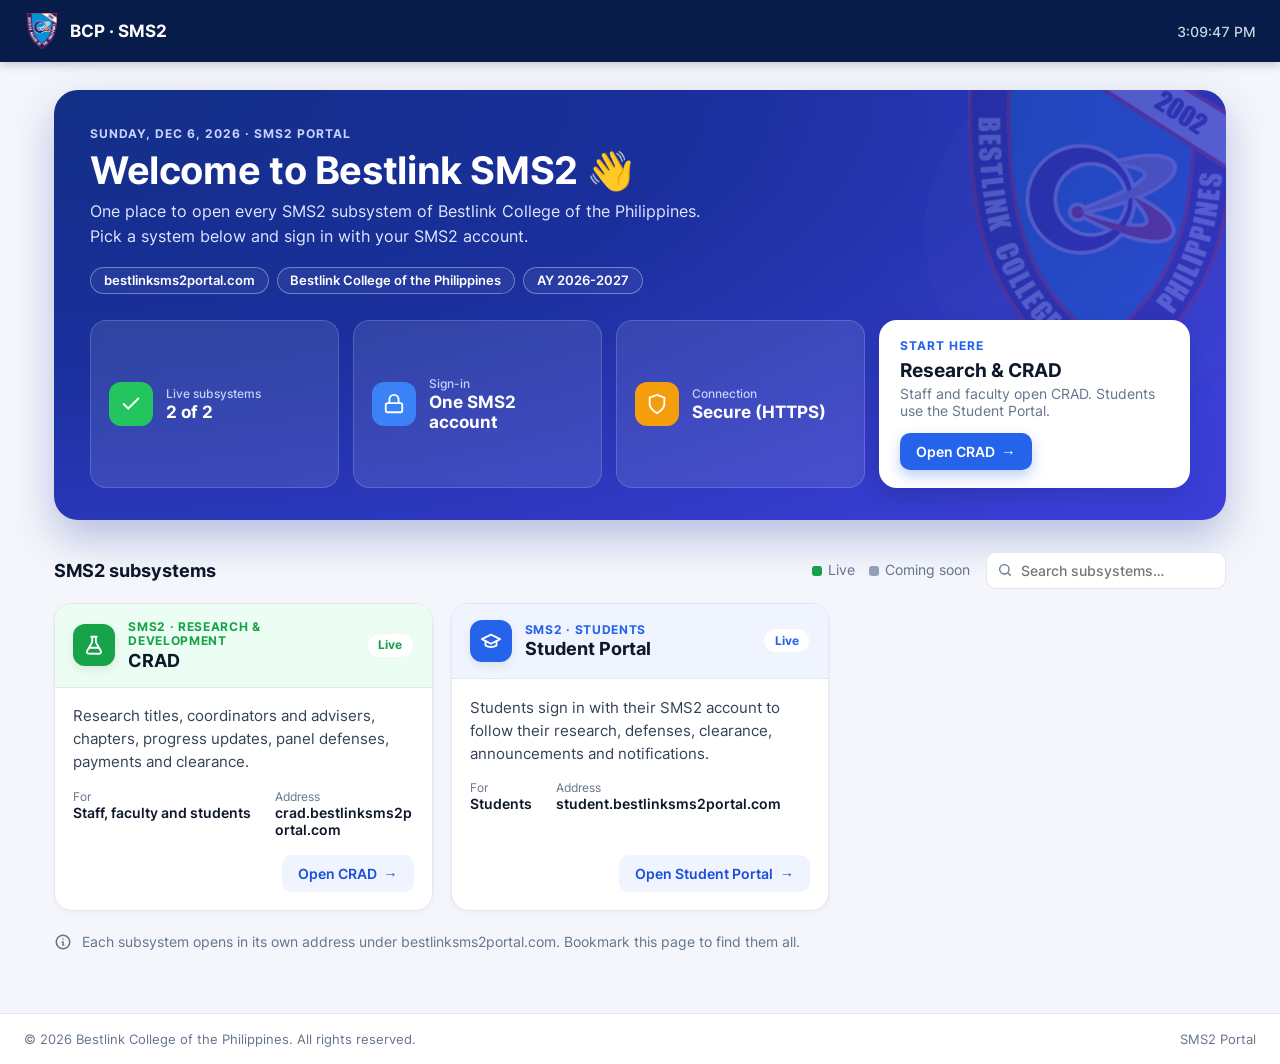
==== index.html @ 3b428b95 "Add bestlinksms2portal.com landing page (SMS2 subsystem hub) Static page on nginx for the main domai" ====
<!DOCTYPE html>
<html lang="en">
<head>
<meta charset="utf-8">
<meta name="viewport" content="width=device-width, initial-scale=1">
<title>Bestlink SMS2 Portal</title>
<meta name="description" content="Bestlink College of the Philippines SMS2: one place to open CRAD, the Student Portal and the other subsystems.">
<link rel="icon" href="assets/bcp-crest.png">
<style>
@font-face{font-family:'Inter';font-weight:400;font-display:swap;src:url('assets/fonts/Inter-Regular.woff2') format('woff2')}
@font-face{font-family:'Inter';font-weight:500;font-display:swap;src:url('assets/fonts/Inter-Medium.woff2') format('woff2')}
@font-face{font-family:'Inter';font-weight:600;font-display:swap;src:url('assets/fonts/Inter-SemiBold.woff2') format('woff2')}
@font-face{font-family:'Inter';font-weight:700;font-display:swap;src:url('assets/fonts/Inter-Bold.woff2') format('woff2')}
:root{
  --navy:#0b2a6b;--navy-deep:#071c48;--blue:#1a6fc4;--indigo:#3b3fd8;
  --ink:#0f172a;--text:#1e293b;--muted:#64748b;--line:#e2e8f0;--bg:#f4f6fb;
  --green:#16a34a;--green-soft:#ecfdf3;--blue-c:#2563eb;--blue-soft:#eff4ff;
  --purple:#9333ea;--purple-soft:#f6efff;--amber:#f59e0b;--amber-soft:#fff8eb;
  --teal:#0d9488;--teal-soft:#ecfdfa;--rose:#e11d48;--rose-soft:#fff1f3;
}
*{box-sizing:border-box}
html,body{margin:0}
body{font-family:'Inter','Segoe UI',system-ui,sans-serif;background:var(--bg);color:var(--text);min-height:100vh;display:flex;flex-direction:column;-webkit-font-smoothing:antialiased}

/* Top bar */
.topbar{position:sticky;top:0;z-index:10;height:62px;display:flex;align-items:center;justify-content:space-between;padding:0 1.5rem;background:var(--navy-deep);color:#fff;box-shadow:0 2px 10px rgba(7,28,72,.25)}
.brand{display:flex;align-items:center;gap:.65rem;font-weight:700;font-size:1.05rem;color:#fff;text-decoration:none}
.brand img{width:36px;height:36px;object-fit:contain}
.clock{font-variant-numeric:tabular-nums;font-size:.9rem;color:#cbd5e1;font-weight:500}

main{width:100%;max-width:1220px;margin:0 auto;padding:1.75rem 1.5rem 3rem;flex:1}

/* Hero */
.hero{position:relative;overflow:hidden;border-radius:24px;padding:2.25rem 2.25rem 2rem;color:#fff;
  background:radial-gradient(120% 140% at 0% 0%,#132f86 0%,#1a2f9c 45%,#3b3fd8 100%);box-shadow:0 18px 40px rgba(26,47,156,.28)}
.hero::after{content:"";position:absolute;right:-90px;top:-70px;width:430px;height:430px;border-radius:50%;
  background:url('assets/bcp-crest.png') center/62% no-repeat, radial-gradient(circle,rgba(255,255,255,.10) 0 58%,rgba(255,255,255,.04) 58% 70%,transparent 70%);opacity:.18;pointer-events:none}
.eyebrow{font-size:.78rem;font-weight:700;letter-spacing:.08em;text-transform:uppercase;color:#c7d2fe}
.hero h1{margin:.45rem 0 .35rem;font-size:clamp(1.7rem,3.6vw,2.35rem);font-weight:700;letter-spacing:-.01em}
.hero .lead{margin:0;max-width:640px;color:#e0e7ff;font-size:1.02rem;line-height:1.55}
.chips{display:flex;flex-wrap:wrap;gap:.5rem;margin:1.1rem 0 1.6rem}
.chip{border:1px solid rgba(255,255,255,.35);border-radius:999px;padding:.32rem .8rem;font-size:.8rem;font-weight:600;background:rgba(255,255,255,.06)}
.hero-grid{position:relative;z-index:1;display:grid;grid-template-columns:repeat(3,minmax(0,1fr)) 1.25fr;gap:.9rem}
.tile{display:flex;align-items:center;gap:.85rem;padding:1rem 1.1rem;border-radius:16px;background:rgba(255,255,255,.10);border:1px solid rgba(255,255,255,.16);backdrop-filter:blur(4px)}
.tile .ic{flex:0 0 44px;height:44px;border-radius:12px;display:flex;align-items:center;justify-content:center;color:#fff}
.tile small{display:block;font-size:.78rem;color:#c7d2fe;font-weight:500}
.tile b{display:block;font-size:1.05rem;font-weight:700;margin-top:.1rem}
.next{background:#fff;color:var(--ink);border-radius:18px;padding:1.15rem 1.3rem;display:flex;flex-direction:column;justify-content:center;box-shadow:0 10px 24px rgba(7,28,72,.18)}
.next .eyebrow{color:var(--blue-c)}
.next h2{margin:.3rem 0 .2rem;font-size:1.2rem}
.next p{margin:0 0 .85rem;color:var(--muted);font-size:.9rem}
.btn{display:inline-flex;align-items:center;gap:.4rem;align-self:flex-start;border:0;border-radius:10px;padding:.62rem 1rem;font:600 .9rem 'Inter',sans-serif;text-decoration:none;cursor:pointer;transition:transform .12s,box-shadow .12s,background .12s}
.btn-primary{background:var(--blue-c);color:#fff;box-shadow:0 6px 14px rgba(37,99,235,.3)}
.btn-primary:hover{background:#1d4ed8;transform:translateY(-1px)}
.btn-soft{background:var(--blue-soft);color:#1d4ed8}
.btn-soft:hover{background:#dfe8ff}

/* Section header */
.sec{display:flex;flex-wrap:wrap;align-items:center;justify-content:space-between;gap:.75rem;margin:2rem 0 .9rem}
.sec h3{margin:0;font-size:1.15rem;color:var(--ink)}
.tools{display:flex;flex-wrap:wrap;align-items:center;gap:1rem}
.legend{display:flex;gap:.9rem;font-size:.85rem;color:var(--muted)}
.legend span::before{content:"";display:inline-block;width:10px;height:10px;border-radius:3px;margin-right:.35rem;vertical-align:-1px;background:var(--c)}
.search{position:relative}
.search input{width:240px;max-width:60vw;border:1px solid var(--line);border-radius:10px;padding:.55rem .8rem .55rem 2.1rem;font:500 .88rem 'Inter',sans-serif;background:#fff;color:var(--ink);outline:none}
.search input:focus{border-color:var(--blue-c);box-shadow:0 0 0 3px rgba(37,99,235,.15)}
.search svg{position:absolute;left:.7rem;top:50%;transform:translateY(-50%);color:var(--muted)}

/* Cards */
.grid{display:grid;gap:1.1rem;grid-template-columns:repeat(auto-fill,minmax(330px,1fr))}
.card{display:flex;flex-direction:column;background:#fff;border:1px solid var(--line);border-radius:18px;overflow:hidden;box-shadow:0 2px 6px rgba(15,23,42,.04);transition:transform .15s,box-shadow .15s,border-color .15s}
.card.live:hover{transform:translateY(-3px);box-shadow:0 14px 30px rgba(11,42,107,.12);border-color:#c7d2fe}
.card-head{display:flex;align-items:center;gap:.8rem;padding:1rem 1.15rem;background:var(--soft);border-bottom:1px solid var(--line)}
.card-head .ic{flex:0 0 42px;height:42px;border-radius:12px;background:var(--c);color:#fff;display:flex;align-items:center;justify-content:center;box-shadow:0 4px 10px rgba(0,0,0,.08)}
.card-head .t{flex:1;min-width:0}
.card-head .k{font-size:.72rem;font-weight:700;letter-spacing:.06em;text-transform:uppercase;color:var(--c)}
.card-head h4{margin:.1rem 0 0;font-size:1.12rem;color:var(--ink)}
.pill{flex:0 0 auto;font-size:.74rem;font-weight:700;padding:.28rem .65rem;border-radius:999px;background:#fff;color:var(--c);border:1px solid rgba(0,0,0,.04)}
.card-body{padding:1.1rem 1.15rem .5rem;flex:1}
.card-body p{margin:0 0 .9rem;line-height:1.55;color:#334155;font-size:.93rem}
.meta{display:grid;grid-template-columns:auto 1fr;gap:.6rem 1.5rem}
.meta small{display:block;font-size:.76rem;color:var(--muted)}
.meta b{display:block;font-size:.88rem;font-weight:600;color:var(--ink);overflow-wrap:anywhere}
.card-foot{display:flex;align-items:center;justify-content:space-between;padding:.6rem 1.15rem 1.1rem}
.card-foot .dom{font-size:.8rem;color:var(--muted)}
.card.soon{opacity:.75}
.card.soon .card-head .ic{background:#94a3b8}
.card.soon .k,.card.soon .pill{color:#64748b}
.empty{display:none;padding:2rem;text-align:center;color:var(--muted);background:#fff;border:1px dashed var(--line);border-radius:18px}

.note{margin-top:1.4rem;display:flex;gap:.6rem;align-items:flex-start;color:var(--muted);font-size:.88rem}

footer{display:flex;flex-wrap:wrap;justify-content:space-between;gap:.5rem;padding:1.1rem 1.5rem;font-size:.8rem;color:var(--muted);border-top:1px solid var(--line);background:#fff}

@media (max-width:980px){.hero-grid{grid-template-columns:1fr 1fr}.next{grid-column:1/-1}}
@media (max-width:560px){
  .hero{padding:1.6rem 1.25rem;border-radius:20px}.hero-grid{grid-template-columns:1fr}
  main{padding:1.1rem .9rem 2rem}.hero::after{opacity:.07;width:320px;height:320px;right:-110px;top:-60px}.grid{grid-template-columns:1fr}.clock{display:none}
  .search input{width:100%;max-width:none}.search,.tools{width:100%}
}
@media (prefers-reduced-motion:reduce){*{transition:none!important}}
</style>
</head>
<body>
<header class="topbar">
  <a class="brand" href="/"><img src="assets/bcp-crest.png" alt="">BCP · SMS2</a>
  <span class="clock" id="clock"></span>
</header>

<main>
  <section class="hero">
    <div class="eyebrow" id="today">SMS2 PORTAL</div>
    <h1>Welcome to Bestlink SMS2 👋</h1>
    <p class="lead">One place to open every SMS2 subsystem of Bestlink College of the Philippines. Pick a system below and sign in with your SMS2 account.</p>
    <div class="chips">
      <span class="chip">bestlinksms2portal.com</span>
      <span class="chip">Bestlink College of the Philippines</span>
      <span class="chip" id="ay">AY 2026-2027</span>
    </div>
    <div class="hero-grid">
      <div class="tile"><span class="ic" style="background:#22c55e"><svg width="22" height="22" viewBox="0 0 24 24" fill="none" stroke="currentColor" stroke-width="2.2" stroke-linecap="round" stroke-linejoin="round"><path d="M20 6 9 17l-5-5"/></svg></span><div><small>Live subsystems</small><b id="liveCount">0</b></div></div>
      <div class="tile"><span class="ic" style="background:#3b82f6"><svg width="22" height="22" viewBox="0 0 24 24" fill="none" stroke="currentColor" stroke-width="2" stroke-linecap="round" stroke-linejoin="round"><rect x="3" y="11" width="18" height="10" rx="2"/><path d="M7 11V7a5 5 0 0 1 10 0v4"/></svg></span><div><small>Sign-in</small><b>One SMS2 account</b></div></div>
      <div class="tile"><span class="ic" style="background:#f59e0b"><svg width="22" height="22" viewBox="0 0 24 24" fill="none" stroke="currentColor" stroke-width="2" stroke-linecap="round" stroke-linejoin="round"><path d="M12 22s8-4 8-10V5l-8-3-8 3v7c0 6 8 10 8 10z"/></svg></span><div><small>Connection</small><b>Secure (HTTPS)</b></div></div>
      <div class="next">
        <span class="eyebrow">Start here</span>
        <h2>Research & CRAD</h2>
        <p>Staff and faculty open CRAD. Students use the Student Portal.</p>
        <a class="btn btn-primary" href="https://crad.bestlinksms2portal.com">Open CRAD <span aria-hidden="true">→</span></a>
      </div>
    </div>
  </section>

  <div class="sec">
    <h3>SMS2 subsystems</h3>
    <div class="tools">
      <div class="legend"><span style="--c:var(--green)">Live</span><span style="--c:#94a3b8">Coming soon</span></div>
      <label class="search"><svg width="16" height="16" viewBox="0 0 24 24" fill="none" stroke="currentColor" stroke-width="2" stroke-linecap="round"><circle cx="11" cy="11" r="7"/><path d="m20 20-3.5-3.5"/></svg><input id="q" type="search" placeholder="Search subsystems…" aria-label="Search subsystems"></label>
    </div>
  </div>

  <div class="grid" id="grid"></div>
  <div class="empty" id="empty">No subsystem matches your search.</div>
  <noscript><p>Please turn on JavaScript to see the subsystem links.</p></noscript>

  <p class="note"><svg width="18" height="18" viewBox="0 0 24 24" fill="none" stroke="currentColor" stroke-width="2" stroke-linecap="round"><circle cx="12" cy="12" r="9"/><path d="M12 8h.01M11 12h1v4h1"/></svg>Each subsystem opens in its own address under bestlinksms2portal.com. Bookmark this page to find them all.</p>
</main>

<footer><span>© <span id="year"></span> Bestlink College of the Philippines. All rights reserved.</span><span>SMS2 Portal</span></footer>

<script src="links.js"></script>
<script>
(function () {
  var ICONS = {
    research:'<path d="M9 3h6M10 3v6L4.5 18.5A2 2 0 0 0 6.2 21.5h11.6a2 2 0 0 0 1.7-3L14 9V3"/><path d="M7 15h10"/>',
    student:'<path d="M22 10 12 5 2 10l10 5 10-5z"/><path d="M6 12v5c3 2 9 2 12 0v-5"/>',
    finance:'<rect x="2" y="6" width="20" height="12" rx="2"/><circle cx="12" cy="12" r="2.5"/>',
    enrollment:'<path d="M16 3H6a2 2 0 0 0-2 2v14a2 2 0 0 0 2 2h12a2 2 0 0 0 2-2V7z"/><path d="M16 3v4h4M8 13h8M8 17h5"/>',
    library:'<path d="M4 19.5A2.5 2.5 0 0 1 6.5 17H20V3H6.5A2.5 2.5 0 0 0 4 5.5z"/><path d="M4 19.5A2.5 2.5 0 0 0 6.5 22H20v-5"/>',
    clinic:'<path d="M20.8 4.6a5.5 5.5 0 0 0-7.8 0L12 5.7l-1-1.1a5.5 5.5 0 0 0-7.8 7.8L12 21l8.8-8.6a5.5 5.5 0 0 0 0-7.8z"/><path d="M12 9v5M9.5 11.5h5"/>',
    guidance:'<path d="M21 15a2 2 0 0 1-2 2H7l-4 4V5a2 2 0 0 1 2-2h14a2 2 0 0 1 2 2z"/>',
    hr:'<circle cx="9" cy="8" r="3.5"/><path d="M2.5 20c.8-3.5 3.4-5.5 6.5-5.5s5.7 2 6.5 5.5"/><circle cx="17.5" cy="9" r="2.5"/><path d="M17 14.5c2.3.2 4 1.8 4.5 4.5"/>',
    admin:'<circle cx="12" cy="12" r="3"/><path d="M19.4 15a1.7 1.7 0 0 0 .3 1.8l.1.1a2 2 0 1 1-2.8 2.8l-.1-.1a1.7 1.7 0 0 0-1.8-.3 1.7 1.7 0 0 0-1 1.5V21a2 2 0 1 1-4 0v-.1a1.7 1.7 0 0 0-1.1-1.5 1.7 1.7 0 0 0-1.8.3l-.1.1a2 2 0 1 1-2.8-2.8l.1-.1a1.7 1.7 0 0 0 .3-1.8 1.7 1.7 0 0 0-1.5-1H3a2 2 0 1 1 0-4h.1a1.7 1.7 0 0 0 1.5-1.1 1.7 1.7 0 0 0-.3-1.8l-.1-.1a2 2 0 1 1 2.8-2.8l.1.1a1.7 1.7 0 0 0 1.8.3H9a1.7 1.7 0 0 0 1-1.5V3a2 2 0 1 1 4 0v.1a1.7 1.7 0 0 0 1 1.5 1.7 1.7 0 0 0 1.8-.3l.1-.1a2 2 0 1 1 2.8 2.8l-.1.1a1.7 1.7 0 0 0-.3 1.8V9a1.7 1.7 0 0 0 1.5 1H21a2 2 0 1 1 0 4h-.1a1.7 1.7 0 0 0-1.5 1z"/>',
    grades:'<path d="M3 3v18h18"/><path d="m7 15 4-4 3 3 5-6"/>',
    folder:'<path d="M3 7a2 2 0 0 1 2-2h4l2 2h8a2 2 0 0 1 2 2v8a2 2 0 0 1-2 2H5a2 2 0 0 1-2-2z"/>'
  };
  var COLORS = {
    green:['var(--green)','var(--green-soft)'], blue:['var(--blue-c)','var(--blue-soft)'],
    purple:['var(--purple)','var(--purple-soft)'], amber:['var(--amber)','var(--amber-soft)'],
    teal:['var(--teal)','var(--teal-soft)'], rose:['var(--rose)','var(--rose-soft)']
  };
  function svg(name) {
    return '<svg width="22" height="22" viewBox="0 0 24 24" fill="none" stroke="currentColor" stroke-width="2" stroke-linecap="round" stroke-linejoin="round">' + (ICONS[name] || ICONS.folder) + '</svg>';
  }
  function esc(s) { var d = document.createElement('div'); d.textContent = s == null ? '' : String(s); return d.innerHTML; }
  function host(u) { try { return new URL(u).host; } catch (e) { return ''; } }

  var list = window.SUBSYSTEMS || [];
  var grid = document.getElementById('grid');
  var live = 0;

  list.forEach(function (s) {
    var isLive = s.status !== 'soon' && !!s.url;
    if (isLive) { live++; }
    var c = COLORS[s.color] || COLORS.blue;
    var card = document.createElement('article');
    card.className = 'card ' + (isLive ? 'live' : 'soon');
    card.style.setProperty('--c', c[0]);
    card.style.setProperty('--soft', isLive ? c[1] : '#f1f5f9');
    card.dataset.search = [s.name, s.short, s.description, s.who].join(' ').toLowerCase();
    card.innerHTML =
      '<div class="card-head"><span class="ic">' + svg(s.icon) + '</span>' +
        '<div class="t"><div class="k">' + esc(s.short || 'SMS2') + '</div><h4>' + esc(s.name) + '</h4></div>' +
        '<span class="pill">' + (isLive ? 'Live' : 'Coming soon') + '</span></div>' +
      '<div class="card-body"><p>' + esc(s.description) + '</p>' +
        '<div class="meta"><div><small>For</small><b>' + esc(s.who || 'Everyone') + '</b></div>' +
        '<div><small>Address</small><b>' + esc(host(s.url) || 'Not live yet') + '</b></div></div></div>' +
      '<div class="card-foot"><span class="dom"></span>' +
        (isLive ? '<a class="btn btn-soft" href="' + esc(s.url) + '">Open ' + esc(s.name) + ' <span aria-hidden="true">→</span></a>'
                : '<span class="btn btn-soft" style="cursor:default;opacity:.7">Coming soon</span>') +
      '</div>';
    grid.appendChild(card);
  });

  document.getElementById('liveCount').textContent = live + ' of ' + list.length;

  var q = document.getElementById('q'), empty = document.getElementById('empty');
  q.addEventListener('input', function () {
    var term = q.value.trim().toLowerCase(), shown = 0;
    Array.prototype.forEach.call(grid.children, function (el) {
      var ok = !term || el.dataset.search.indexOf(term) !== -1;
      el.style.display = ok ? '' : 'none';
      if (ok) { shown++; }
    });
    empty.style.display = shown ? 'none' : 'block';
  });

  var now = new Date();
  var opts = { timeZone: 'Asia/Manila' };
  document.getElementById('today').textContent =
    now.toLocaleDateString('en-US', Object.assign({ weekday: 'long', month: 'short', day: 'numeric', year: 'numeric' }, opts)).toUpperCase() + ' · SMS2 PORTAL';
  var y = Number(now.toLocaleDateString('en-US', Object.assign({ year: 'numeric' }, opts)));
  var m = Number(now.toLocaleDateString('en-US', Object.assign({ month: 'numeric' }, opts)));
  var start = m >= 8 ? y : y - 1;
  document.getElementById('ay').textContent = 'AY ' + start + '-' + (start + 1);
  document.getElementById('year').textContent = y;
  function tick() { document.getElementById('clock').textContent = new Date().toLocaleTimeString('en-US', opts); }
  tick(); setInterval(tick, 1000);
})();
</script>
</body>
</html>
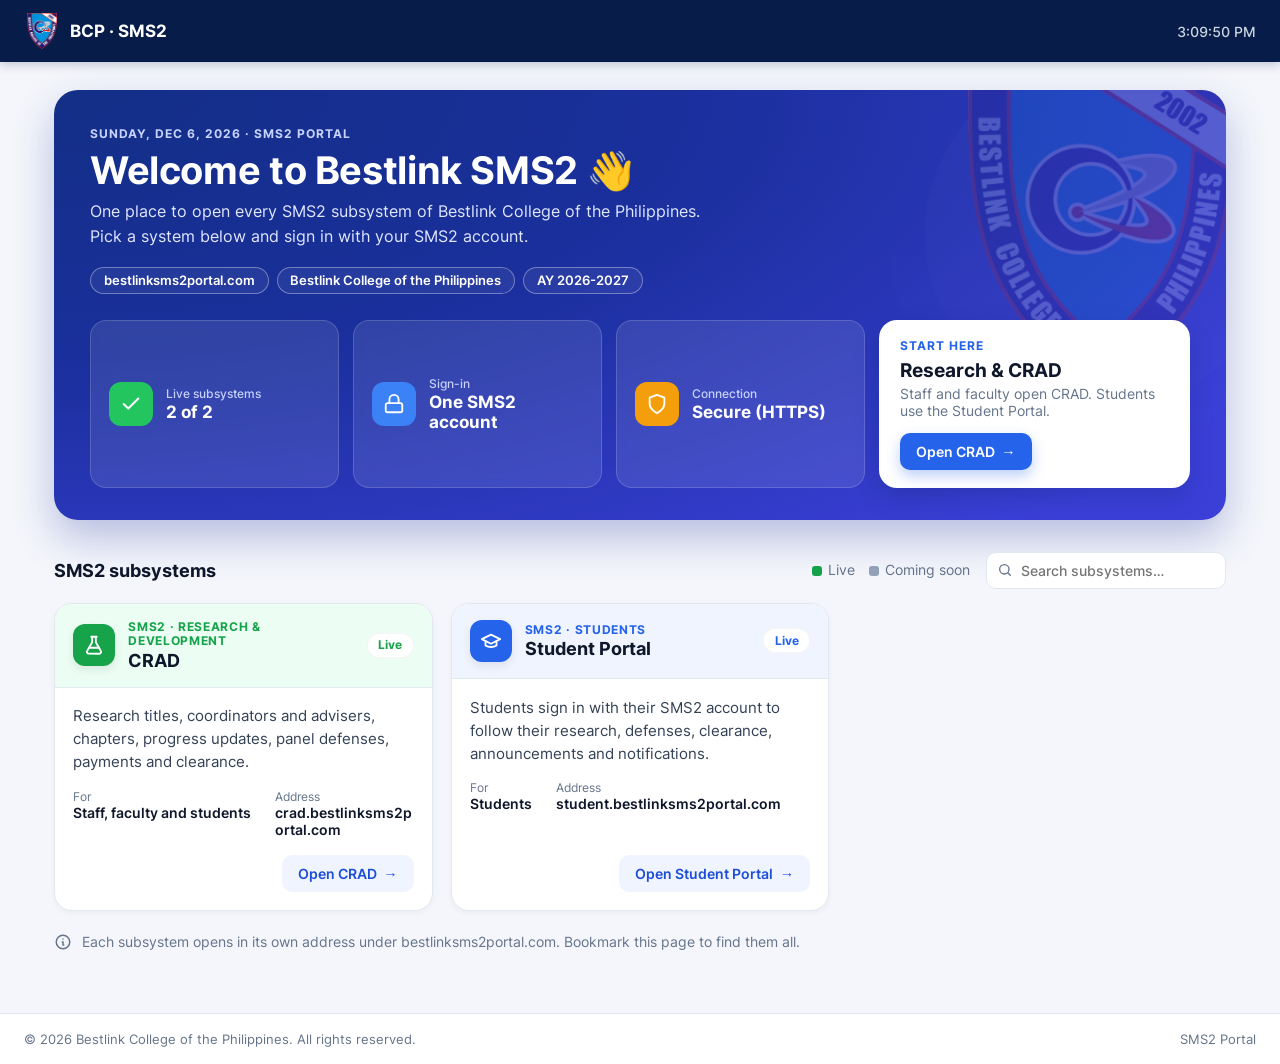
==== commit cdbe0a23: "Load links.js with a fresh query string so link edits show up despite edge caching Co-Authored-By: C" ====
--- a/index.html
+++ b/index.html
@@ -147,9 +147,10 @@
 
 <footer><span>© <span id="year"></span> Bestlink College of the Philippines. All rights reserved.</span><span>SMS2 Portal</span></footer>
 
-<script src="links.js"></script>
 <script>
-(function () {
+/* links.js is loaded with a fresh query string each visit, so new subsystem links show up right away
+   even when the hosting edge caches files. */
+function renderHub() {
   var ICONS = {
     research:'<path d="M9 3h6M10 3v6L4.5 18.5A2 2 0 0 0 6.2 21.5h11.6a2 2 0 0 0 1.7-3L14 9V3"/><path d="M7 15h10"/>',
     student:'<path d="M22 10 12 5 2 10l10 5 10-5z"/><path d="M6 12v5c3 2 9 2 12 0v-5"/>',
@@ -225,6 +226,13 @@
   document.getElementById('year').textContent = y;
   function tick() { document.getElementById('clock').textContent = new Date().toLocaleTimeString('en-US', opts); }
   tick(); setInterval(tick, 1000);
+}
+(function () {
+  var sc = document.createElement('script');
+  sc.src = 'links.js?t=' + Date.now();
+  sc.onload = renderHub;
+  sc.onerror = renderHub;
+  document.head.appendChild(sc);
 })();
 </script>
 </body>
